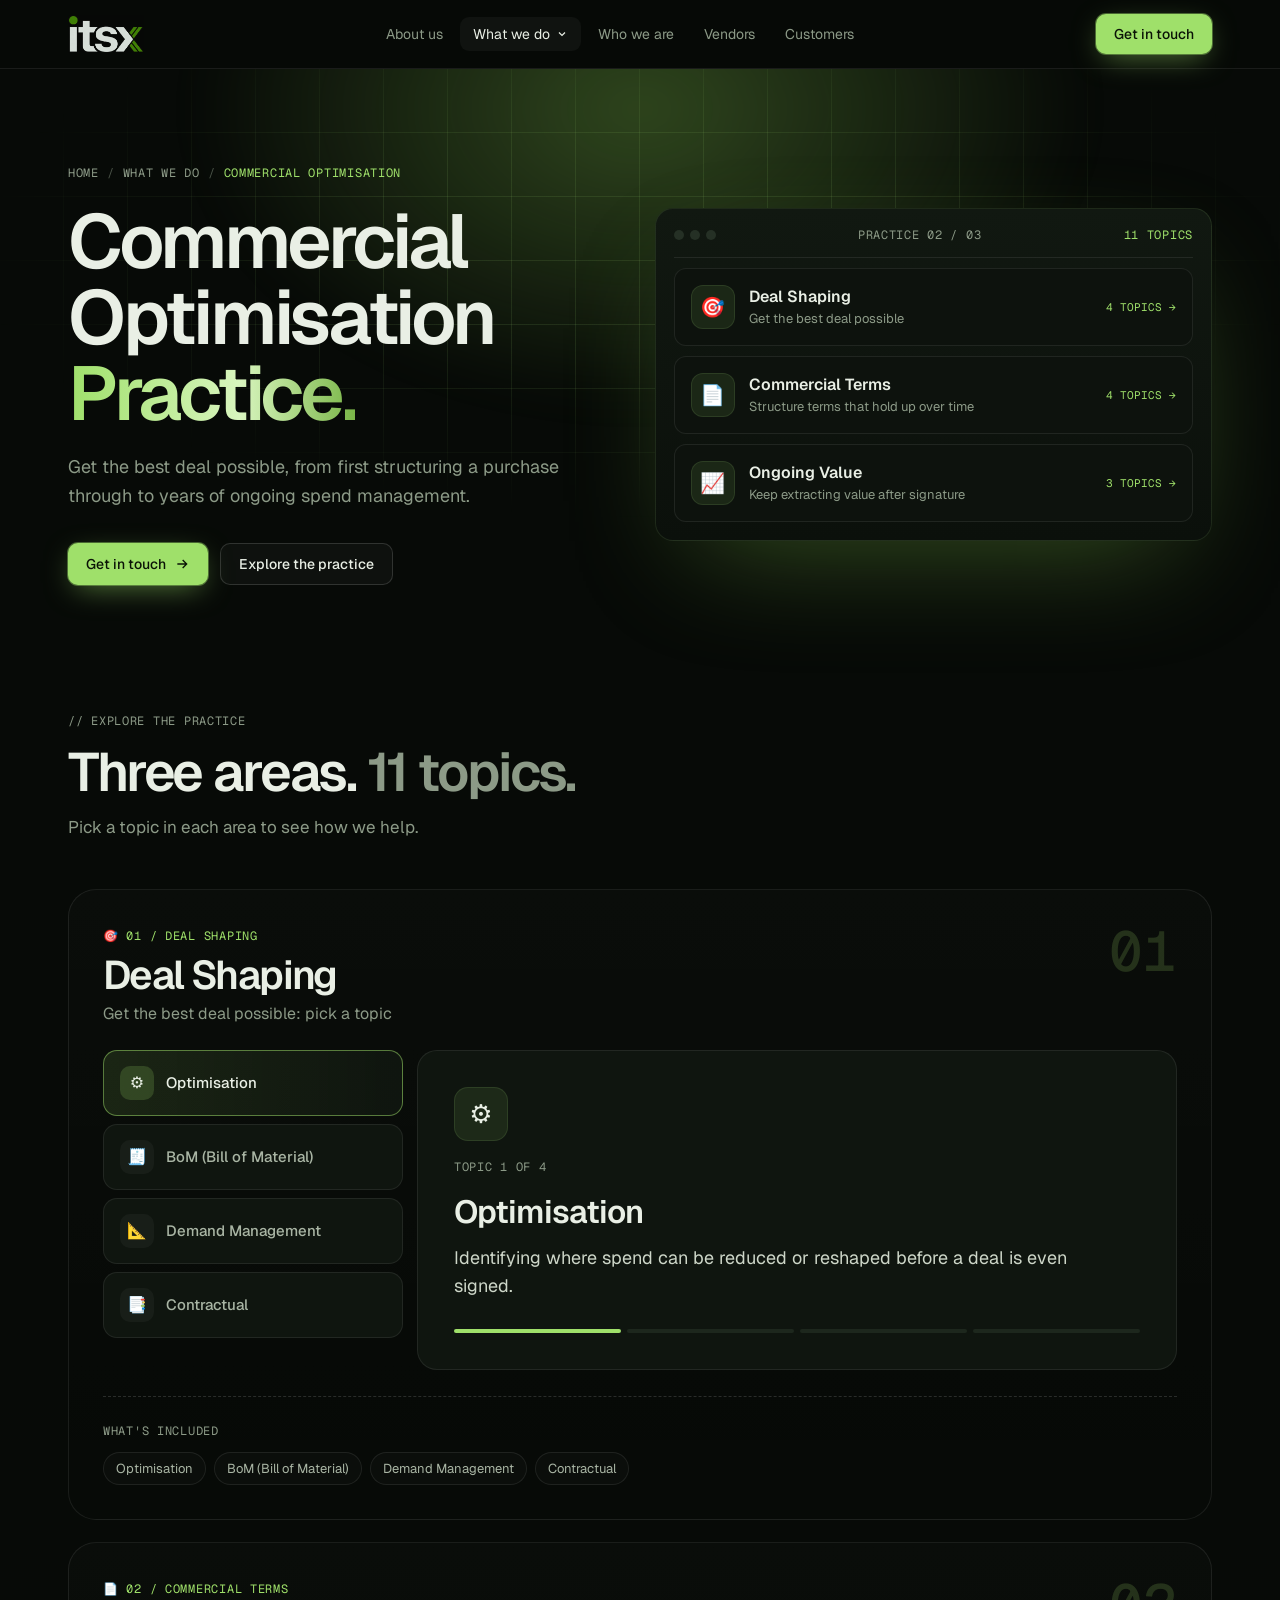
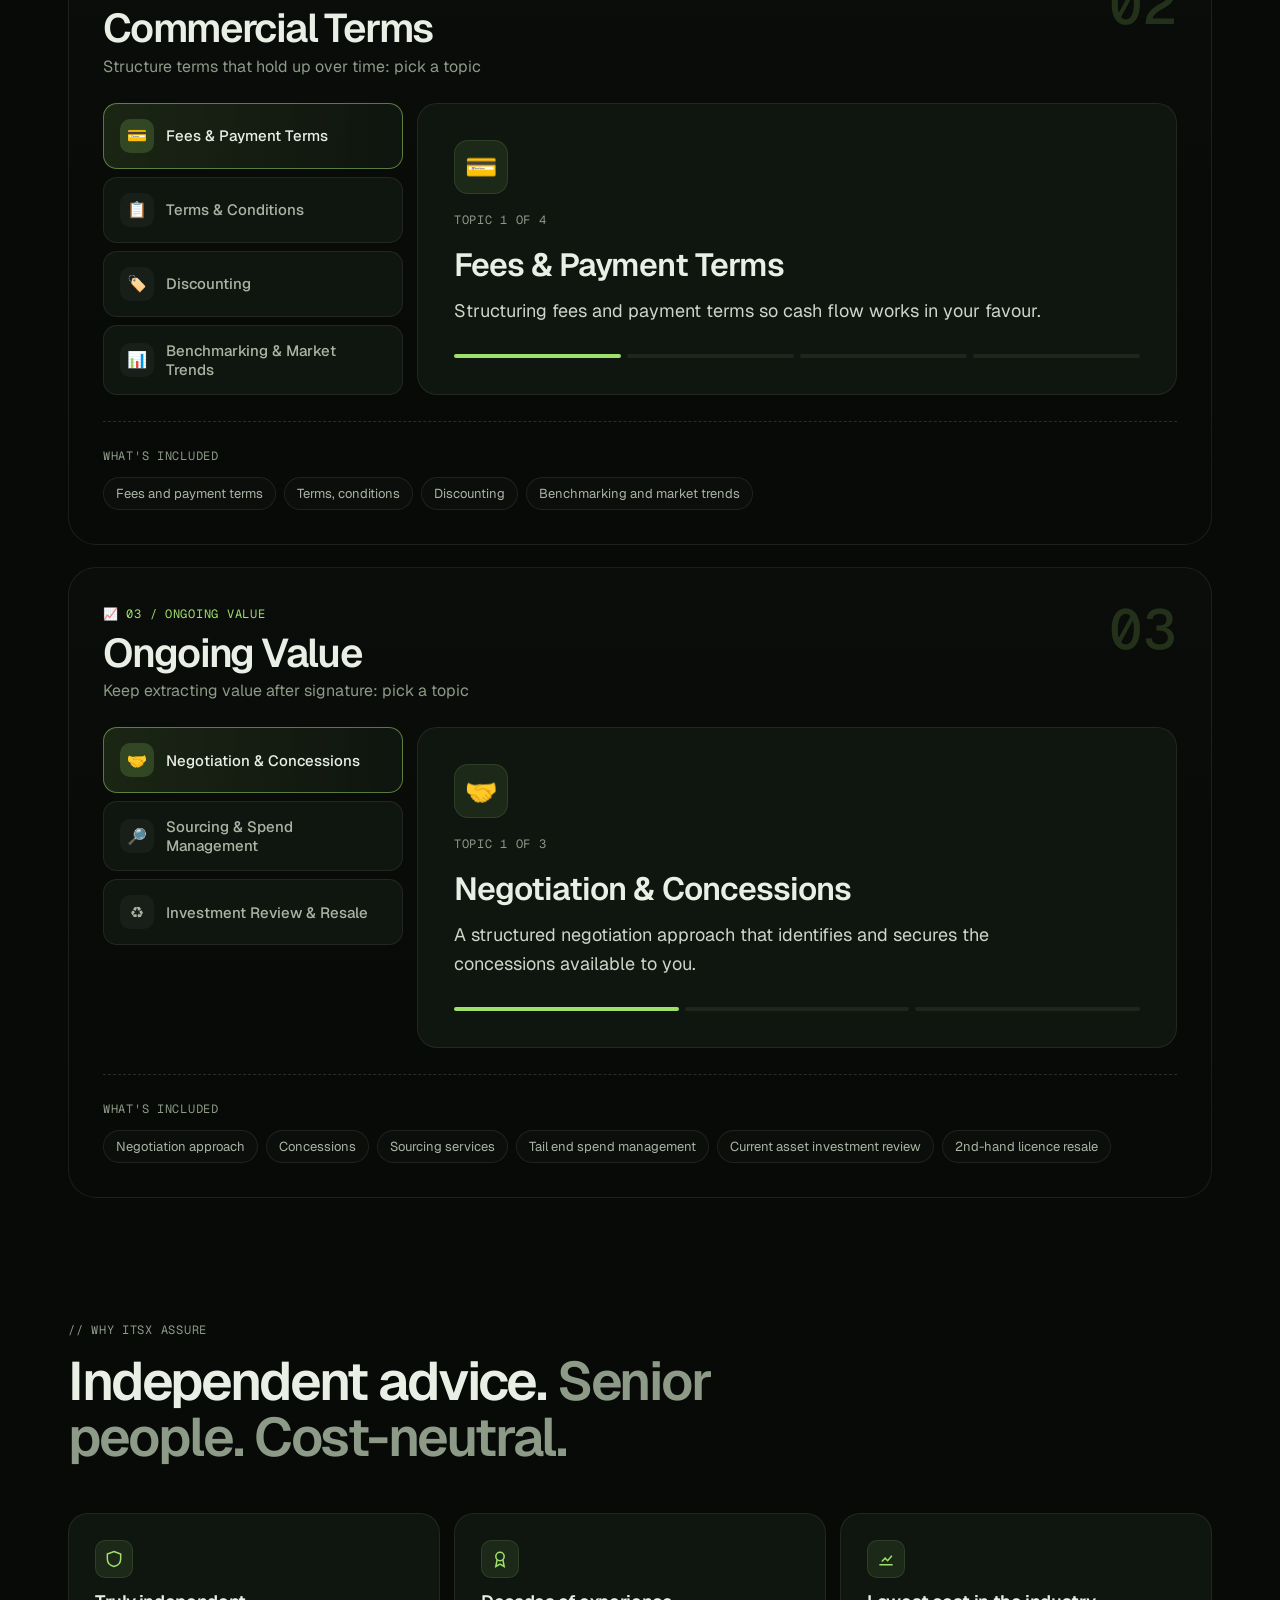
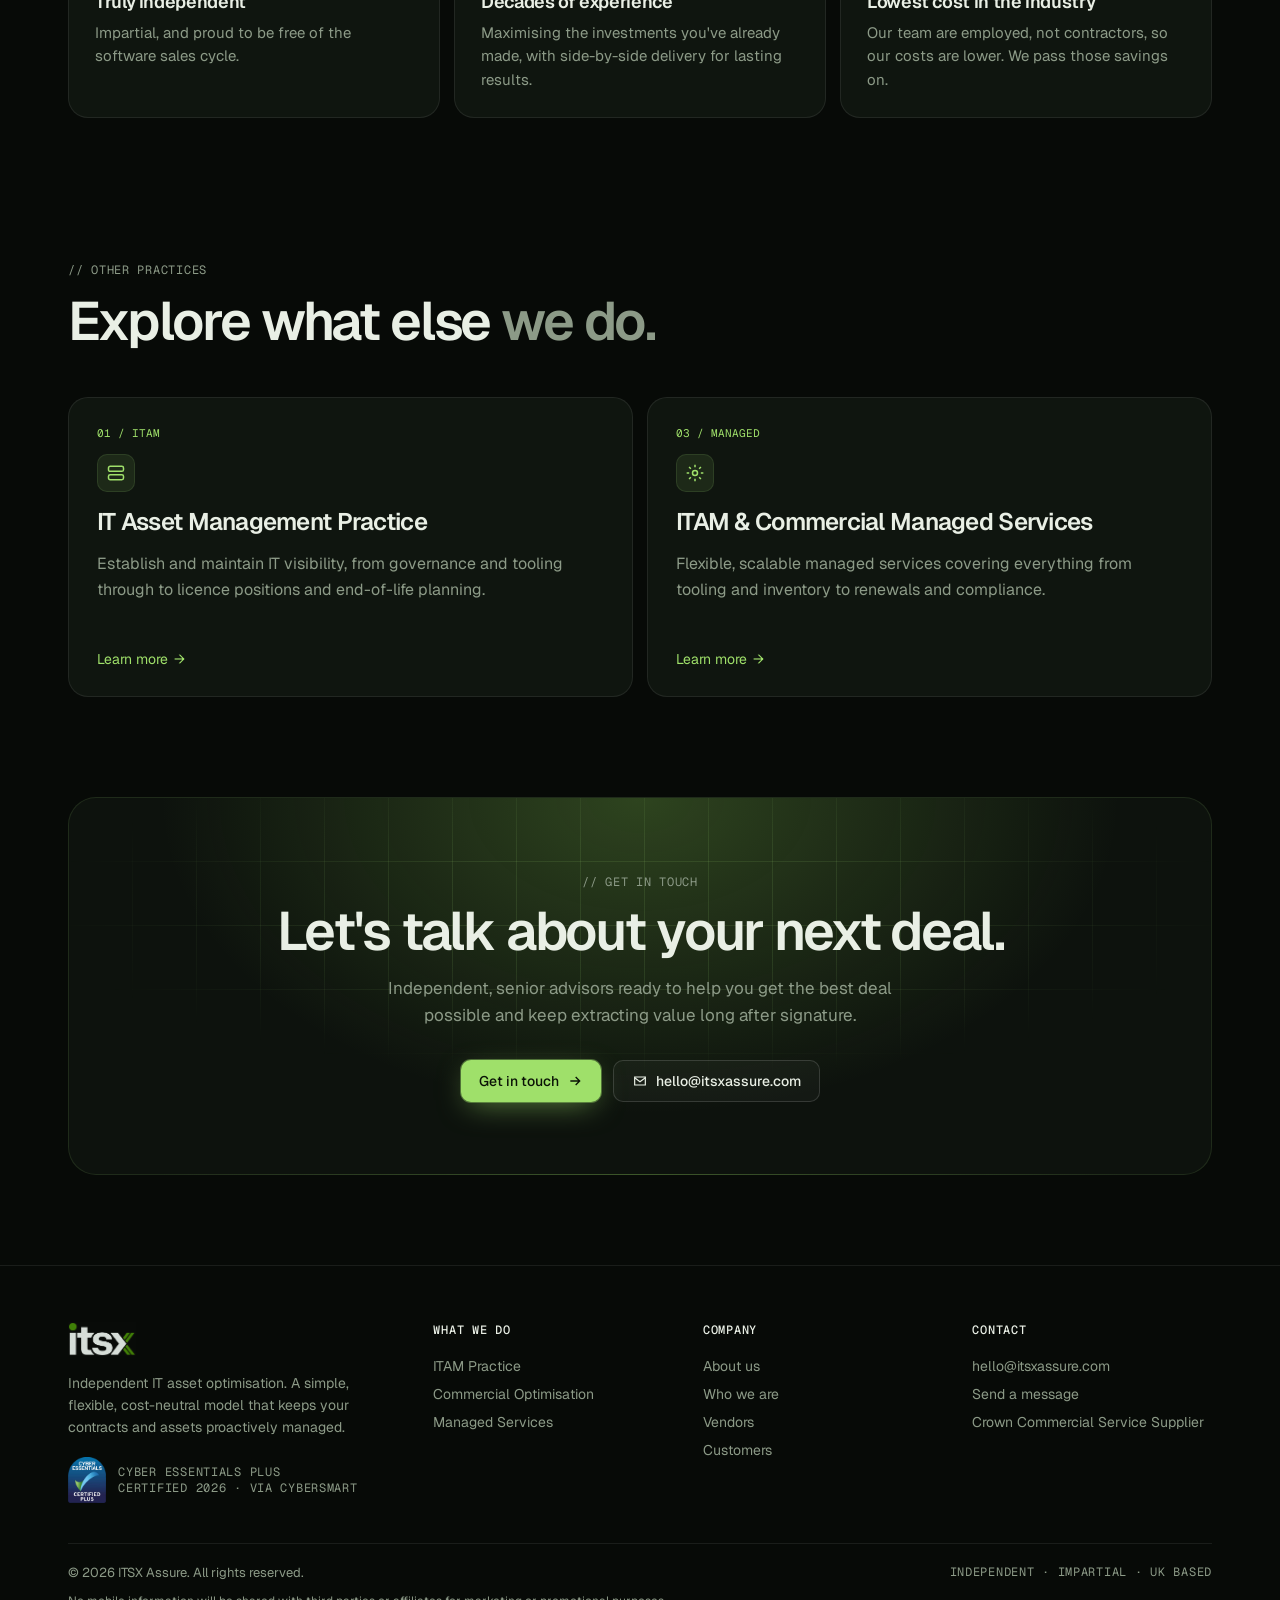
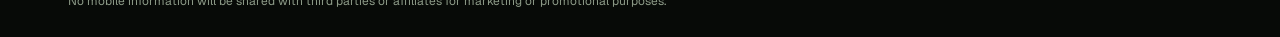
==== commercial-optimisation.html @ bea18414 "Initial commit: ITSX Assure Console-themed website Static site (home, Commercial Optimisation, ITAM " ====
<!DOCTYPE html>
<html lang="en">
<head>
<meta charset="utf-8">
<meta name="viewport" content="width=device-width, initial-scale=1">
<title>ITSX Assure | Commercial Optimisation Practice</title>
<meta name="description" content="Get the best deal possible, from first structuring a purchase through to years of ongoing spend management.">
<meta name="theme-color" content="#070a07">
<link rel="icon" type="image/png" href="assets/favicon.png">
<link rel="preconnect" href="https://fonts.googleapis.com">
<link rel="preconnect" href="https://fonts.gstatic.com" crossorigin>
<link href="https://fonts.googleapis.com/css2?family=Geist:wght@300;400;500;600;700&family=Geist+Mono:wght@400;500&display=swap" rel="stylesheet">
<link rel="stylesheet" href="styles.css">
<script src="site.js"></script>
</head>
<body>
<header class="nav"><div class="wrap">
  <a href="index.html" aria-label="ITSX Assure home"><img class="logo-dark" src="assets/itsx-logo.png" alt="ITSX Assure"></a>
  <nav class="menu" aria-label="Main">
    <a href="index.html#about">About us</a>
    <div class="dd active"><button aria-haspopup="true">What we do <svg viewBox="0 0 24 24" fill="none" stroke="currentColor" stroke-width="2.4"><path d="m6 9 6 6 6-6"/></svg></button><div class="dd-panel"><a href="itam-practice.html"><div class="ico"><svg viewBox="0 0 24 24" fill="none" stroke="currentColor" stroke-width="1.8"><rect x="3" y="4" width="18" height="6" rx="2"/><rect x="3" y="14" width="18" height="6" rx="2"/><path d="M7 7h.01M7 17h.01"/></svg></div><span><b>IT Asset Management Practice</b><small>Establish and maintain IT visibility, from governance and tooling through to licence positions and end-of-life planning.</small></span></a><a href="commercial-optimisation.html"><div class="ico"><svg viewBox="0 0 24 24" fill="none" stroke="currentColor" stroke-width="1.8"><path d="M4 17l5-5 4 4 7-8"/><path d="M15 8h5v5"/></svg></div><span><b>Commercial Optimisation Practice</b><small>Get the best deal possible, from contract structuring and negotiation through to ongoing spend management.</small></span></a><a href="managed-services.html"><div class="ico"><svg viewBox="0 0 24 24" fill="none" stroke="currentColor" stroke-width="1.8"><circle cx="12" cy="12" r="3"/><path d="M12 2v3M12 19v3M2 12h3M19 12h3M4.9 4.9l2.1 2.1M17 17l2.1 2.1M4.9 19.1L7 17M17 7l2.1-2.1"/></svg></div><span><b>ITAM & Commercial Managed Services</b><small>Flexible, scalable managed services covering everything from tooling and inventory to renewals and compliance.</small></span></a></div></div>
    <a href="index.html#who">Who we are</a>
    <a href="index.html#vendors">Vendors</a>
    <a href="index.html#customers">Customers</a>
  </nav>
  <div class="nav-right">
    <a class="btn btn-primary" href="#contact" data-contact>Get in touch</a>
    <button class="burger" aria-label="Open menu" aria-expanded="false"><svg viewBox="0 0 24 24" fill="none" stroke="currentColor" stroke-width="2"><path d="M4 6h16M4 12h16M4 18h16"/></svg></button>
  </div>
</div>
<div class="mobile-menu">
  <a href="index.html#about">About us</a>
  <a href="index.html#what">What we do</a>
  <a class="sub" href="itam-practice.html">↳ ITAM Practice</a>
  <a class="sub" href="commercial-optimisation.html">↳ Commercial Optimisation</a>
  <a class="sub" href="managed-services.html">↳ Managed Services</a>
  <a href="index.html#who">Who we are</a>
  <a href="index.html#vendors">Vendors</a>
  <a href="index.html#customers">Customers</a>
  <a class="btn btn-primary" href="#contact" data-contact>Get in touch</a>
</div>
</header>

<div class="hero" id="top">
  <div class="backdrop"><div class="glow"></div></div>
  <div class="wrap">
    <div>
      <div class="crumbs rv"><a href="index.html">Home</a><span>/</span><a href="index.html#what">What we do</a><span>/</span><span style="opacity:1;color:var(--lime)">Commercial Optimisation</span></div>
      <h1 class="rv">Commercial Optimisation <span class="grad">Practice.</span></h1>
      <p class="lede rv">Get the best deal possible, from first structuring a purchase through to years of ongoing spend management.</p>
      <div class="actions rv"><a class="btn btn-primary" href="#contact" data-contact>Get in touch <svg viewBox="0 0 24 24" fill="none" stroke="currentColor" stroke-width="2"><path d="M5 12h14M13 6l6 6-6 6"/></svg></a><a class="btn btn-ghost" href="#explore">Explore the practice</a></div>
    </div>
    <div class="map rv">
      <div class="dash-top"><div class="dots"><i></i><i></i><i></i></div><span class="mono">Practice 02 / 03</span><span class="mono lime">11 topics</span></div>
      <a class="map-item" href="#deal"><span class="emo">🎯</span><span><b>Deal Shaping</b><small>Get the best deal possible</small></span><span class="count">4 TOPICS →</span></a>
      <a class="map-item" href="#terms"><span class="emo">📄</span><span><b>Commercial Terms</b><small>Structure terms that hold up over time</small></span><span class="count">4 TOPICS →</span></a>
      <a class="map-item" href="#value"><span class="emo">📈</span><span><b>Ongoing Value</b><small>Keep extracting value after signature</small></span><span class="count">3 TOPICS →</span></a>
    </div>
  </div>
</div>

<section id="explore" style="padding-top:40px"><div class="wrap">
  <div class="sec-title rv"><span class="mono">// Explore the practice</span><h2>Three areas. <span>11 topics.</span></h2><p>Pick a topic in each area to see how we help.</p></div>

  <div class="explorer rv" id="deal">
    <div class="ex-head"><div><span class="mono lime">🎯 01 / Deal Shaping</span><h2>Deal Shaping</h2><p>Get the best deal possible: pick a topic</p></div><span class="ex-num">01</span></div>
    <div class="tabs" data-tabs>
      <div class="tablist" role="tablist" aria-label="Deal Shaping topics">
        <button class="tab" role="tab" aria-selected="true" tabindex="0" data-t="deal-0"><span class="emo">⚙️</span>Optimisation</button>
        <button class="tab" role="tab" aria-selected="false" tabindex="-1" data-t="deal-1"><span class="emo">🧾</span>BoM (Bill of Material)</button>
        <button class="tab" role="tab" aria-selected="false" tabindex="-1" data-t="deal-2"><span class="emo">📐</span>Demand Management</button>
        <button class="tab" role="tab" aria-selected="false" tabindex="-1" data-t="deal-3"><span class="emo">📑</span>Contractual</button>
      </div>
      <div>
        <div class="panel on" id="deal-0" role="tabpanel"><div class="ico-lg">⚙️</div><span class="mono" style="display:block;margin-top:18px">Topic 1 of 4</span><h3>Optimisation</h3><p>Identifying where spend can be reduced or reshaped before a deal is even signed.</p><div class="step"><i class="on"></i><i class=""></i><i class=""></i><i class=""></i></div></div>
        <div class="panel" id="deal-1" role="tabpanel"><div class="ico-lg">🧾</div><span class="mono" style="display:block;margin-top:18px">Topic 2 of 4</span><h3>BoM (Bill of Material)</h3><p>Building a clear Bill of Material so every line item is understood and justified.</p><div class="step"><i class=""></i><i class="on"></i><i class=""></i><i class=""></i></div></div>
        <div class="panel" id="deal-2" role="tabpanel"><div class="ico-lg">📐</div><span class="mono" style="display:block;margin-top:18px">Topic 3 of 4</span><h3>Demand Management</h3><p>Matching what's actually being bought to what's actually being used.</p><div class="step"><i class=""></i><i class=""></i><i class="on"></i><i class=""></i></div></div>
        <div class="panel" id="deal-3" role="tabpanel"><div class="ico-lg">📑</div><span class="mono" style="display:block;margin-top:18px">Topic 4 of 4</span><h3>Contractual</h3><p>Contract structures that protect your position long after signature.</p><div class="step"><i class=""></i><i class=""></i><i class=""></i><i class="on"></i></div></div>
      </div>
    </div>
    <div class="included"><span class="mono">What's included</span><div class="chips"><span>Optimisation</span><span>BoM (Bill of Material)</span><span>Demand Management</span><span>Contractual</span></div></div>
  </div>

  <div class="explorer rv" id="terms">
    <div class="ex-head"><div><span class="mono lime">📄 02 / Commercial Terms</span><h2>Commercial Terms</h2><p>Structure terms that hold up over time: pick a topic</p></div><span class="ex-num">02</span></div>
    <div class="tabs" data-tabs>
      <div class="tablist" role="tablist" aria-label="Commercial Terms topics">
        <button class="tab" role="tab" aria-selected="true" tabindex="0" data-t="terms-0"><span class="emo">💳</span>Fees &amp; Payment Terms</button>
        <button class="tab" role="tab" aria-selected="false" tabindex="-1" data-t="terms-1"><span class="emo">📋</span>Terms &amp; Conditions</button>
        <button class="tab" role="tab" aria-selected="false" tabindex="-1" data-t="terms-2"><span class="emo">🏷️</span>Discounting</button>
        <button class="tab" role="tab" aria-selected="false" tabindex="-1" data-t="terms-3"><span class="emo">📊</span>Benchmarking &amp; Market Trends</button>
      </div>
      <div>
        <div class="panel on" id="terms-0" role="tabpanel"><div class="ico-lg">💳</div><span class="mono" style="display:block;margin-top:18px">Topic 1 of 4</span><h3>Fees &amp; Payment Terms</h3><p>Structuring fees and payment terms so cash flow works in your favour.</p><div class="step"><i class="on"></i><i class=""></i><i class=""></i><i class=""></i></div></div>
        <div class="panel" id="terms-1" role="tabpanel"><div class="ico-lg">📋</div><span class="mono" style="display:block;margin-top:18px">Topic 2 of 4</span><h3>Terms &amp; Conditions</h3><p>Reviewing terms and conditions line by line to close the gaps vendors rely on.</p><div class="step"><i class=""></i><i class="on"></i><i class=""></i><i class=""></i></div></div>
        <div class="panel" id="terms-2" role="tabpanel"><div class="ico-lg">🏷️</div><span class="mono" style="display:block;margin-top:18px">Topic 3 of 4</span><h3>Discounting</h3><p>Securing and protecting discount levels across the life of the agreement.</p><div class="step"><i class=""></i><i class=""></i><i class="on"></i><i class=""></i></div></div>
        <div class="panel" id="terms-3" role="tabpanel"><div class="ico-lg">📊</div><span class="mono" style="display:block;margin-top:18px">Topic 4 of 4</span><h3>Benchmarking &amp; Market Trends</h3><p>Benchmarking against the market so you know exactly where you stand before you negotiate.</p><div class="step"><i class=""></i><i class=""></i><i class=""></i><i class="on"></i></div></div>
      </div>
    </div>
    <div class="included"><span class="mono">What's included</span><div class="chips"><span>Fees and payment terms</span><span>Terms, conditions</span><span>Discounting</span><span>Benchmarking and market trends</span></div></div>
  </div>

  <div class="explorer rv" id="value">
    <div class="ex-head"><div><span class="mono lime">📈 03 / Ongoing Value</span><h2>Ongoing Value</h2><p>Keep extracting value after signature: pick a topic</p></div><span class="ex-num">03</span></div>
    <div class="tabs" data-tabs>
      <div class="tablist" role="tablist" aria-label="Ongoing Value topics">
        <button class="tab" role="tab" aria-selected="true" tabindex="0" data-t="value-0"><span class="emo">🤝</span>Negotiation &amp; Concessions</button>
        <button class="tab" role="tab" aria-selected="false" tabindex="-1" data-t="value-1"><span class="emo">🔎</span>Sourcing &amp; Spend Management</button>
        <button class="tab" role="tab" aria-selected="false" tabindex="-1" data-t="value-2"><span class="emo">♻️</span>Investment Review &amp; Resale</button>
      </div>
      <div>
        <div class="panel on" id="value-0" role="tabpanel"><div class="ico-lg">🤝</div><span class="mono" style="display:block;margin-top:18px">Topic 1 of 3</span><h3>Negotiation &amp; Concessions</h3><p>A structured negotiation approach that identifies and secures the concessions available to you.</p><div class="step"><i class="on"></i><i class=""></i><i class=""></i></div></div>
        <div class="panel" id="value-1" role="tabpanel"><div class="ico-lg">🔎</div><span class="mono" style="display:block;margin-top:18px">Topic 2 of 3</span><h3>Sourcing &amp; Spend Management</h3><p>Sourcing services alongside tail end spend management, so nothing slips through unmanaged.</p><div class="step"><i class=""></i><i class="on"></i><i class=""></i></div></div>
        <div class="panel" id="value-2" role="tabpanel"><div class="ico-lg">♻️</div><span class="mono" style="display:block;margin-top:18px">Topic 3 of 3</span><h3>Investment Review &amp; Resale</h3><p>Reviewing current asset investment and unlocking value through 2nd-hand licence resale.</p><div class="step"><i class=""></i><i class=""></i><i class="on"></i></div></div>
      </div>
    </div>
    <div class="included"><span class="mono">What's included</span><div class="chips"><span>Negotiation approach</span><span>Concessions</span><span>Sourcing services</span><span>Tail end spend management</span><span>Current asset investment review</span><span>2nd-hand licence resale</span></div></div>
  </div>
</div></section>

<section style="padding-top:20px"><div class="wrap">
  <div class="sec-title rv"><span class="mono">// Why ITSX Assure</span><h2>Independent advice. <span>Senior people. Cost-neutral.</span></h2></div>
  <div class="why three">
    <div class="b spot rv"><div class="ico"><svg viewBox="0 0 24 24" fill="none" stroke="currentColor" stroke-width="1.8"><path d="M12 3l8 3v6c0 5-3.5 8-8 9-4.5-1-8-4-8-9V6z"/></svg></div><h3>Truly independent</h3><p>Impartial, and proud to be free of the software sales cycle.</p></div>
    <div class="b spot rv"><div class="ico"><svg viewBox="0 0 24 24" fill="none" stroke="currentColor" stroke-width="1.8"><circle cx="12" cy="9" r="5"/><path d="M8.5 13 7 21l5-3 5 3-1.5-8"/></svg></div><h3>Decades of experience</h3><p>Maximising the investments you've already made, with side-by-side delivery for lasting results.</p></div>
    <div class="b spot rv"><div class="ico"><svg viewBox="0 0 24 24" fill="none" stroke="currentColor" stroke-width="1.8"><path d="M4 19h16"/><path d="M7 15l4-4 3 3 5-6"/></svg></div><h3>Lowest cost in the industry</h3><p>Our team are employed, not contractors, so our costs are lower. We pass those savings on.</p></div>
  </div>
</div></section>

<section style="padding-top:0"><div class="wrap">
  <div class="sec-title rv"><span class="mono">// Other practices</span><h2>Explore what else <span>we do.</span></h2></div>
  <div class="practices two">
    <a class="pr spot rv" href="itam-practice.html"><span class="tag">01 / ITAM</span><div class="ico"><svg viewBox="0 0 24 24" fill="none" stroke="currentColor" stroke-width="1.8"><rect x="3" y="4" width="18" height="6" rx="2"/><rect x="3" y="14" width="18" height="6" rx="2"/><path d="M7 7h.01M7 17h.01"/></svg></div><h3>IT Asset Management Practice</h3><p>Establish and maintain IT visibility, from governance and tooling through to licence positions and end-of-life planning.</p><span class="more">Learn more <i>→</i></span></a>
    <a class="pr spot rv" href="managed-services.html"><span class="tag">03 / MANAGED</span><div class="ico"><svg viewBox="0 0 24 24" fill="none" stroke="currentColor" stroke-width="1.8"><circle cx="12" cy="12" r="3"/><path d="M12 2v3M12 19v3M2 12h3M19 12h3M4.9 4.9l2.1 2.1M17 17l2.1 2.1M4.9 19.1L7 17M17 7l2.1-2.1"/></svg></div><h3>ITAM & Commercial Managed Services</h3><p>Flexible, scalable managed services covering everything from tooling and inventory to renewals and compliance.</p><span class="more">Learn more <i>→</i></span></a>
  </div>
</div></section>

<div class="wrap"><div class="cta rv" id="contact">
  <div class="backdrop"></div>
  <div style="position:relative">
    <span class="mono">// Get in touch</span>
    <h2>Let's talk about your next deal.</h2>
    <p>Independent, senior advisors ready to help you get the best deal possible and keep extracting value long after signature.</p>
    <div class="actions"><a class="btn btn-primary" href="#contact" data-contact>Get in touch <svg viewBox="0 0 24 24" fill="none" stroke="currentColor" stroke-width="2"><path d="M5 12h14M13 6l6 6-6 6"/></svg></a><a class="btn btn-ghost" href="mailto:hello@itsxassure.com"><svg viewBox="0 0 24 24" fill="none" stroke="currentColor" stroke-width="1.8"><path d="M4 6h16v12H4z"/><path d="m4 7 8 6 8-6"/></svg> hello@itsxassure.com</a></div>
  </div>
</div></div>
<footer><div class="wrap">
  <div class="foot">
    <div>
      <img class="logo-dark" src="assets/itsx-logo.png" alt="ITSX Assure" style="height:34px">
      <p>Independent IT asset optimisation. A simple, flexible, cost-neutral model that keeps your contracts and assets proactively managed.</p>
      <div class="cep"><img src="assets/cyber-essentials-plus.png" alt="Cyber Essentials Plus"><span class="mono">Cyber Essentials Plus<br>Certified 2026 · via CyberSmart</span></div>
    </div>
    <div><h4>What we do</h4><a href="itam-practice.html">ITAM Practice</a><a href="commercial-optimisation.html">Commercial Optimisation</a><a href="managed-services.html">Managed Services</a></div>
    <div><h4>Company</h4><a href="index.html#about">About us</a><a href="index.html#who">Who we are</a><a href="index.html#vendors">Vendors</a><a href="index.html#customers">Customers</a></div>
    <div><h4>Contact</h4><a href="mailto:hello@itsxassure.com">hello@itsxassure.com</a><a href="#contact" data-contact>Send a message</a><span style="display:block;padding:5px 0">Crown Commercial Service Supplier</span></div>
  </div>
  <div class="foot-bottom"><span>© 2026 ITSX Assure. All rights reserved.</span><span class="mono">Independent · Impartial · UK based</span></div>
  <p class="foot-note">No mobile information will be shared with third parties or affiliates for marketing or promotional purposes.</p>
</div></footer>

<div class="modal" id="contact-modal" role="dialog" aria-modal="true" aria-labelledby="contact-title">
  <div class="modal-box">
    <button class="x" data-close aria-label="Close">×</button>
    <span class="mono">// Get in touch</span>
    <h3 id="contact-title">Send us a message</h3>
    <p>We'll reply from hello@itsxassure.com.</p>
    <form novalidate>
      <label class="field"><span>Name</span><input name="name" type="text" autocomplete="name" required></label>
      <label class="field"><span>Email</span><input name="email" type="email" autocomplete="email" required></label>
      <label class="field"><span>Message</span><textarea name="message" required></textarea></label>
      <p class="form-error">Something went wrong sending your message. Please try again, or email us directly at <a href="mailto:hello@itsxassure.com">hello@itsxassure.com</a>.</p>
      <button class="btn btn-primary" type="submit" style="width:100%;justify-content:center;padding:14px">Send message</button>
    </form>
    <div class="sent"><div class="tick">✓</div><h3>Message sent</h3><p>Thanks, we've received your message and will reply from hello@itsxassure.com shortly.</p><button class="btn btn-ghost" data-close>Close</button></div>
  </div>
</div>
</body>
</html>
---- styles.css ----
/* ITSX Assure — Console theme */
:root{
  --bg:#070a07; --bg-2:#0d120d; --card:#0f150f; --card-2:#121a12;
  --line:rgba(160,220,120,.12); --line-2:rgba(255,255,255,.08); --line-3:rgba(255,255,255,.14);
  --text:#e9efe5; --muted:#8c9a87; --muted-2:#a9b5a4; --lime:#9fe06a; --green:#7ab648; --deep:#3d6b24; --amber:#e9c46a;
  --sans:'Geist',system-ui,sans-serif; --mono:'Geist Mono',ui-monospace,monospace;
  --radius:20px;
}
*{box-sizing:border-box}
html{scroll-behavior:smooth;scroll-padding-top:84px}
body{margin:0;background:var(--bg);color:var(--text);font-family:var(--sans);-webkit-font-smoothing:antialiased;overflow-x:hidden}
a{color:inherit;text-decoration:none}
img{max-width:100%}
button{font:inherit;color:inherit}
:focus-visible{outline:2px solid var(--lime);outline-offset:3px;border-radius:6px}
.wrap{max-width:1200px;margin:0 auto;padding:0 28px}
.mono{font-family:var(--mono);font-size:12px;letter-spacing:.06em;text-transform:uppercase;color:var(--muted)}
.lime{color:var(--lime)}
.logo-dark{height:38px;width:auto;display:block;filter:invert(1) hue-rotate(180deg) saturate(1.3);mix-blend-mode:screen}

/* ---------- backdrop ---------- */
.backdrop{position:absolute;inset:0;pointer-events:none;overflow:hidden;z-index:0}
.backdrop::before{content:"";position:absolute;inset:-1px;background-image:linear-gradient(var(--line) 1px,transparent 1px),linear-gradient(90deg,var(--line) 1px,transparent 1px);background-size:64px 64px;mask-image:radial-gradient(ellipse 70% 60% at 50% 30%,#000 30%,transparent 75%);-webkit-mask-image:radial-gradient(ellipse 70% 60% at 50% 30%,#000 30%,transparent 75%)}
.glow{position:absolute;width:900px;height:600px;left:50%;top:-260px;transform:translateX(-50%);background:radial-gradient(closest-side,rgba(122,182,72,.35),transparent);filter:blur(20px)}

/* ---------- nav ---------- */
header.nav{position:sticky;top:0;z-index:60;backdrop-filter:blur(14px);-webkit-backdrop-filter:blur(14px);background:rgba(7,10,7,.72);border-bottom:1px solid var(--line-2)}
header.nav .wrap{display:flex;align-items:center;justify-content:space-between;height:68px;gap:20px}
.menu{display:flex;gap:4px;font-size:14px;color:var(--muted);align-items:center}
.menu>a,.dd>button{padding:8px 13px;border-radius:9px;transition:.2s;background:none;border:0;cursor:pointer;color:var(--muted);font-size:14px;display:flex;align-items:center;gap:6px}
.menu>a:hover,.dd>button:hover,.menu>a.active,.dd.active>button{color:var(--text);background:rgba(255,255,255,.04)}
.dd{position:relative}
.dd>button svg{width:12px;height:12px;transition:transform .2s}
.dd:hover>button svg,.dd:focus-within>button svg{transform:rotate(180deg)}
.dd-panel{position:absolute;top:calc(100% + 8px);left:50%;transform:translate(-50%,6px);width:360px;background:#0c120c;border:1px solid var(--line-3);border-radius:16px;padding:8px;opacity:0;visibility:hidden;transition:.2s;box-shadow:0 30px 60px -20px rgba(0,0,0,.7)}
.dd-panel::before{content:"";position:absolute;left:0;right:0;top:-10px;height:10px}
.dd:hover .dd-panel,.dd:focus-within .dd-panel{opacity:1;visibility:visible;transform:translate(-50%,0)}
.dd-panel a{display:flex;gap:12px;padding:12px;border-radius:10px;transition:.15s}
.dd-panel a:hover{background:rgba(159,224,106,.07)}
.dd-panel b{display:block;color:var(--text);font-weight:500;font-size:14px}
.dd-panel small{display:block;color:var(--muted);font-size:12.5px;line-height:1.45;margin-top:3px}
.dd-panel .ico{flex:0 0 auto}
.nav-right{display:flex;gap:10px;align-items:center}
.burger{display:none;width:42px;height:42px;border-radius:10px;border:1px solid var(--line-3);background:rgba(255,255,255,.03);cursor:pointer;place-items:center}
.burger svg{width:20px;height:20px}
.mobile-menu{display:none;border-top:1px solid var(--line-2);padding:10px 16px 18px}
.mobile-menu a{display:block;padding:13px 6px;border-bottom:1px solid var(--line-2);color:var(--muted-2)}
.mobile-menu a.sub{padding-left:20px;font-size:14px}
.mobile-menu .btn{margin-top:14px;width:100%;justify-content:center;border-bottom:0}
header.nav.open .mobile-menu{display:block}

/* ---------- buttons ---------- */
.btn{display:inline-flex;align-items:center;gap:8px;padding:11px 18px;border-radius:10px;font-weight:500;font-size:14px;transition:.2s;cursor:pointer;border:0}
.btn-primary{background:var(--lime);color:#0a1206;box-shadow:0 0 0 1px rgba(159,224,106,.4),0 8px 30px -8px rgba(159,224,106,.6)}
.btn-primary:hover{background:#b6f087}
.btn-ghost{border:1px solid var(--line-3);background:rgba(255,255,255,.03);color:var(--text)}
.btn-ghost:hover{border-color:rgba(159,224,106,.5)}
.btn svg{width:16px;height:16px}

/* ---------- hero ---------- */
.hero{position:relative;padding:96px 0 84px}
.hero .wrap{position:relative;z-index:1;display:grid;grid-template-columns:1fr 1.05fr;gap:56px;align-items:center}
.hero .wrap>*{min-width:0}
.pill{display:inline-flex;align-items:center;gap:10px;border:1px solid var(--line);background:rgba(159,224,106,.06);border-radius:99px;padding:6px 14px 6px 8px;font-size:13px;color:var(--muted)}
.pill b{background:var(--lime);color:#0a1206;border-radius:99px;padding:2px 8px;font-size:11px;font-weight:600}
h1{font-size:clamp(42px,6vw,76px);line-height:1;letter-spacing:-.045em;font-weight:600;margin:22px 0 22px}
.grad{background:linear-gradient(90deg,var(--lime),#d8f5be 60%,var(--green));-webkit-background-clip:text;background-clip:text;color:transparent}
.lede{font-size:18px;line-height:1.6;color:var(--muted);max-width:540px;margin:0 0 32px}
.actions{display:flex;gap:12px;flex-wrap:wrap}
.trust{display:flex;gap:14px;align-items:center;margin-top:40px;flex-wrap:wrap}
.trust img{height:44px}
.crumbs{display:flex;gap:8px;align-items:center;font-family:var(--mono);font-size:12px;color:var(--muted);text-transform:uppercase;letter-spacing:.06em}
.crumbs a:hover{color:var(--lime)}
.crumbs span{opacity:.5}

/* ---------- dashboard / panel mock ---------- */
.dash{background:linear-gradient(180deg,#111811,#0b100b);border:1px solid var(--line);border-radius:18px;padding:18px;box-shadow:0 40px 120px -40px rgba(122,182,72,.45),inset 0 1px 0 rgba(255,255,255,.05);transform:perspective(1400px) rotateY(-6deg) rotateX(3deg);transition:transform .6s}
.dash:hover{transform:none}
.dash-top{display:flex;align-items:center;justify-content:space-between;gap:10px;padding-bottom:14px;border-bottom:1px solid var(--line-2)}
.dots{display:flex;gap:6px} .dots i{width:10px;height:10px;border-radius:50%;background:#253025}
.kpis{display:grid;grid-template-columns:repeat(3,1fr);gap:10px;margin:14px 0}
.kpi{background:var(--bg-2);border:1px solid var(--line-2);border-radius:12px;padding:14px;min-width:0}
.kpi strong{display:block;font-size:22px;letter-spacing:-.03em;margin-top:6px}
.kpi em{font-style:normal;font-family:var(--mono);font-size:11px;color:var(--lime)}
.chart{background:var(--bg-2);border:1px solid var(--line-2);border-radius:12px;padding:14px}
.bars{display:flex;align-items:flex-end;gap:7px;height:120px;margin-top:12px}
.bars span{flex:1;border-radius:4px 4px 0 0;background:linear-gradient(180deg,var(--lime),rgba(122,182,72,.15));transform-origin:bottom;animation:grow 1.4s cubic-bezier(.2,.8,.2,1) both}
.bars span:nth-child(odd){background:linear-gradient(180deg,#3d6b24,rgba(61,107,36,.1))}
@keyframes grow{from{transform:scaleY(0)}}
.rows{margin-top:10px;display:grid;gap:6px}
.row{display:grid;grid-template-columns:minmax(80px,1.2fr) 1.6fr minmax(70px,auto);gap:12px;align-items:center;font-size:13px;padding:9px 10px;border-radius:8px;background:rgba(255,255,255,.02)}
.meter{height:6px;border-radius:9px;background:#1b241b;overflow:hidden} .meter i{display:block;height:100%;background:var(--lime);border-radius:9px;transform-origin:left;animation:fill 1.6s cubic-bezier(.2,.8,.2,1) both}
@keyframes fill{from{transform:scaleX(0)}}
.st{font-family:var(--mono);font-size:11px;text-align:right;color:var(--lime)} .st.w{color:var(--amber)}
.illus{font-family:var(--mono);font-size:10px;color:#5d6a59;text-align:right;margin-top:8px}

/* ---------- sections ---------- */
section{padding:100px 0;position:relative}
.sec-title{max-width:780px;margin-bottom:48px}
h2{font-size:clamp(32px,4.4vw,54px);letter-spacing:-.04em;line-height:1.04;font-weight:600;margin:14px 0 14px}
h2 span{color:var(--muted)}
.sec-title p{color:var(--muted);font-size:17px;line-height:1.6;margin:0}

/* bento */
.bento{display:grid;grid-template-columns:repeat(6,1fr);grid-auto-rows:minmax(180px,auto);gap:14px}
.b{position:relative;background:var(--card);border:1px solid var(--line-2);border-radius:var(--radius);padding:26px;overflow:hidden;transition:border-color .3s}
.b:hover{border-color:rgba(159,224,106,.35)}
.spot::after{content:"";position:absolute;inset:0;background:radial-gradient(400px circle at var(--mx,50%) var(--my,0%),rgba(159,224,106,.10),transparent 40%);opacity:0;transition:opacity .3s;pointer-events:none}
.spot:hover::after{opacity:1}
.b h3{font-size:20px;font-weight:600;letter-spacing:-.02em;margin:12px 0 8px}
.b p{color:var(--muted);line-height:1.55;margin:0;font-size:15px}
.b-big{grid-column:span 3;grid-row:span 2;display:flex;flex-direction:column;justify-content:space-between;background:radial-gradient(120% 90% at 0% 100%,rgba(122,182,72,.28),transparent 60%),var(--card)}
.counter{font-size:clamp(64px,9vw,120px);font-weight:600;letter-spacing:-.06em;line-height:.9}
.counter small{font-size:.4em;color:var(--lime);letter-spacing:-.02em}
.b-3{grid-column:span 3} .b-2{grid-column:span 2}
.ico{width:38px;height:38px;border-radius:10px;display:grid;place-items:center;background:rgba(159,224,106,.1);border:1px solid var(--line);color:var(--lime);flex:0 0 auto}
.ico svg{width:20px;height:20px}

/* practice cards */
.practices{display:grid;grid-template-columns:repeat(3,1fr);gap:14px}
.pr{position:relative;overflow:hidden;background:var(--card);border:1px solid var(--line-2);border-radius:var(--radius);padding:28px;display:flex;flex-direction:column;gap:14px;min-height:300px;transition:.3s}
.pr:hover{transform:translateY(-4px);border-color:rgba(159,224,106,.4);background:linear-gradient(180deg,rgba(159,224,106,.07),var(--card))}
.pr .tag{font-family:var(--mono);font-size:11px;color:var(--lime)}
.pr h3{font-size:24px;letter-spacing:-.03em;margin:0;font-weight:600}
.pr p{color:var(--muted);line-height:1.6;margin:0;flex:1}
.pr .more{font-size:14px;color:var(--lime);display:flex;align-items:center;gap:6px}
.pr .more i{font-style:normal;transition:transform .2s} .pr:hover .more i{transform:translateX(4px)}
.pr.current{border-color:rgba(159,224,106,.5)}
.chips{display:flex;flex-wrap:wrap;gap:8px;margin-top:22px}
.chips span{font-size:13px;padding:7px 12px;border-radius:99px;border:1px solid var(--line-2);color:var(--muted-2);background:rgba(255,255,255,.02)}
.chips.code span{color:var(--lime);border-color:var(--line);font-family:var(--mono);font-size:12px}

/* tabs (vendors + explorers) */
.tabs{display:grid;grid-template-columns:300px 1fr;gap:14px;align-items:start}
.tablist{display:flex;flex-direction:column;gap:8px}
.tab{all:unset;box-sizing:border-box;cursor:pointer;display:flex;align-items:center;gap:12px;padding:15px 16px;border-radius:14px;border:1px solid var(--line-2);background:var(--card);font-weight:500;font-size:15px;transition:.2s;color:var(--muted-2)}
.tab:hover{color:var(--text);border-color:var(--line-3)}
.tab .mono{margin-left:auto;font-size:11px}
.tab .emo{width:34px;height:34px;border-radius:10px;display:grid;place-items:center;background:rgba(255,255,255,.04);font-size:16px;flex:0 0 auto}
.tab[aria-selected="true"]{color:var(--text);border-color:rgba(159,224,106,.5);background:linear-gradient(90deg,rgba(159,224,106,.12),var(--card))}
.tab[aria-selected="true"] .emo{background:rgba(159,224,106,.18)}
.tab:focus-visible{outline:2px solid var(--lime);outline-offset:2px}
.panel{background:var(--card);border:1px solid var(--line-2);border-radius:var(--radius);padding:36px;display:none;min-height:100%}
.panel.on{display:block;animation:fade .4s}
@keyframes fade{from{opacity:0;transform:translateY(6px)}}
.panel h3{font-size:clamp(24px,2.6vw,32px);letter-spacing:-.03em;margin:16px 0 12px;font-weight:600}
.panel p{font-size:18px;line-height:1.6;color:#cdd6c8;max-width:640px;margin:0}
.vlogo{background:#fff;border-radius:12px;padding:12px 18px;display:inline-block}
.vlogo img{height:34px;display:block}

/* explorer block (subpages) */
.explorer{border:1px solid var(--line-2);border-radius:28px;padding:34px;background:linear-gradient(180deg,rgba(255,255,255,.015),transparent)}
.explorer+.explorer{margin-top:22px}
.ex-head{display:flex;align-items:flex-start;justify-content:space-between;gap:24px;margin-bottom:26px;flex-wrap:wrap}
.ex-head h2{font-size:clamp(28px,3.2vw,40px);margin:10px 0 6px}
.ex-head p{color:var(--muted);margin:0}
.ex-num{font-family:var(--mono);font-size:56px;line-height:1;color:rgba(159,224,106,.18);font-weight:500}
.included{margin-top:26px;padding-top:22px;border-top:1px dashed var(--line-3)}
.included .chips{margin-top:12px}
.panel .ico-lg{width:54px;height:54px;border-radius:14px;display:grid;place-items:center;font-size:26px;background:rgba(159,224,106,.1);border:1px solid var(--line)}
.panel .step{display:flex;gap:6px;margin-top:28px}
.panel .step i{height:4px;flex:1;border-radius:4px;background:#1d271d}
.panel .step i.on{background:var(--lime)}

/* sub-hero map card */
.map{background:linear-gradient(180deg,#111811,#0b100b);border:1px solid var(--line);border-radius:18px;padding:18px;box-shadow:0 40px 120px -40px rgba(122,182,72,.45)}
.map-item{display:flex;align-items:center;gap:14px;padding:16px;border-radius:12px;background:var(--bg-2);border:1px solid var(--line-2);margin-top:10px;transition:.2s}
.map-item:hover{border-color:rgba(159,224,106,.4);transform:translateX(4px)}
.map-item .emo{font-size:20px;width:44px;height:44px;border-radius:12px;display:grid;place-items:center;background:rgba(159,224,106,.1);border:1px solid var(--line);flex:0 0 auto}
.map-item b{display:block;font-weight:600}
.map-item small{color:var(--muted);font-size:13px}
.map-item .count{margin-left:auto;font-family:var(--mono);font-size:11px;color:var(--lime);white-space:nowrap}

/* customers marquee */
.marquee{overflow:hidden;mask-image:linear-gradient(90deg,transparent,#000 12%,#000 88%,transparent);-webkit-mask-image:linear-gradient(90deg,transparent,#000 12%,#000 88%,transparent)}
.mtrack{display:flex;gap:16px;width:max-content;animation:slide 32s linear infinite}
.marquee:hover .mtrack{animation-play-state:paused}
.mtrack div{width:190px;height:96px;border-radius:14px;background:#f4f7f1;display:grid;place-items:center;padding:16px}
.mtrack img{max-width:100%;max-height:56px;mix-blend-mode:multiply}
.mtrack .word{color:#1b2230;font-weight:700;font-size:22px}
@keyframes slide{to{transform:translateX(-50%)}}

/* who grid */
.who{display:grid;grid-template-columns:repeat(3,1fr);gap:1px;background:var(--line-2);border:1px solid var(--line-2);border-radius:var(--radius);overflow:hidden}
.who div{background:var(--bg);padding:28px;transition:background .3s}
.who div:hover{background:#0b110b}
.who h3{font-size:17px;margin:10px 0 8px;font-weight:600}
.who p{color:var(--muted);font-size:14.5px;line-height:1.6;margin:0}

/* why row */
.why{display:grid;grid-template-columns:repeat(4,1fr);gap:14px;margin-bottom:40px}
.why .b{min-height:0}
.why .b h3{font-size:18px}

.why.three{grid-template-columns:repeat(3,1fr)}
.practices.two{grid-template-columns:repeat(2,1fr)}

/* partners */
.partners{display:flex;align-items:center;gap:12px;flex-wrap:wrap;margin-top:28px}
.partners .logo-chip{background:#f4f7f1;border-radius:10px;padding:8px 14px;display:flex;align-items:center}
.partners .logo-chip img{height:24px;mix-blend-mode:multiply}

/* cta */
.cta{border:1px solid var(--line);border-radius:28px;padding:72px 40px;text-align:center;position:relative;overflow:hidden;background:radial-gradient(60% 120% at 50% 0%,rgba(122,182,72,.30),transparent 70%),var(--bg-2)}
.cta h2{max-width:780px;margin:12px auto 16px}
.cta p{color:var(--muted);max-width:560px;margin:0 auto 30px;font-size:17px;line-height:1.6}
.cta .actions{justify-content:center}

/* footer */
footer{border-top:1px solid var(--line-2);margin-top:90px;color:var(--muted);font-size:14px}
.foot{display:grid;grid-template-columns:1.4fr 1fr 1fr 1fr;gap:30px;padding:56px 0 40px}
.foot h4{font-family:var(--mono);font-size:12px;letter-spacing:.06em;text-transform:uppercase;color:var(--text);font-weight:500;margin:0 0 14px}
.foot a{display:block;padding:5px 0;transition:color .2s}
.foot a:hover{color:var(--lime)}
.foot p{line-height:1.6;margin:16px 0 0;max-width:300px}
.foot .cep{display:flex;gap:12px;align-items:center;margin-top:18px}
.foot .cep img{height:46px}
.foot-bottom{border-top:1px solid var(--line-2);padding:20px 0 12px;display:flex;justify-content:space-between;gap:16px;flex-wrap:wrap;font-size:13px}
.foot-note{margin:0;padding:0 0 28px;font-size:12px;color:var(--muted)}

/* modal */
.modal{position:fixed;inset:0;z-index:100;display:none;align-items:center;justify-content:center;padding:16px;background:rgba(3,5,3,.72);backdrop-filter:blur(6px);-webkit-backdrop-filter:blur(6px)}
.modal.open{display:flex;animation:fade .25s}
.modal-box{width:100%;max-width:520px;background:#0c120c;border:1px solid var(--line);border-radius:22px;padding:30px;position:relative;box-shadow:0 40px 120px -30px rgba(122,182,72,.4);max-height:calc(100vh - 32px);overflow:auto}
.modal-box h3{font-size:26px;letter-spacing:-.03em;margin:8px 0 6px;font-weight:600}
.modal-box>p{color:var(--muted);margin:0 0 22px;line-height:1.5}
.x{position:absolute;top:16px;right:16px;width:36px;height:36px;border-radius:10px;border:1px solid var(--line-3);background:transparent;cursor:pointer;font-size:18px;color:var(--muted)}
.x:hover{color:var(--text)}
.field{display:block;margin-bottom:14px}
.field span{display:block;font-family:var(--mono);font-size:11px;letter-spacing:.06em;text-transform:uppercase;color:var(--muted);margin-bottom:7px}
.field input,.field textarea{width:100%;background:var(--bg);border:1px solid var(--line-3);border-radius:11px;padding:12px 14px;color:var(--text);font:inherit;font-size:15px;transition:border-color .2s}
.field textarea{min-height:130px;resize:vertical}
.field input:focus,.field textarea:focus{outline:0;border-color:var(--lime);box-shadow:0 0 0 3px rgba(159,224,106,.15)}
.form-error{display:none;color:#f0a28a;font-size:14px;line-height:1.5;margin:0 0 14px}
.form-error a{text-decoration:underline}
.modal.error .form-error{display:block}
.sent{display:none;text-align:center;padding:20px 0 6px}
.sent .tick{width:60px;height:60px;border-radius:50%;margin:0 auto 14px;display:grid;place-items:center;background:var(--lime);color:#0a1206;font-size:28px;font-weight:700}
.sent p{color:var(--muted);line-height:1.55}
.modal.success form{display:none} .modal.success .sent{display:block} .modal.success .modal-box>p{display:none}

/* reveal */
.js .rv{opacity:0;transform:translateY(16px);transition:opacity .7s,transform .7s}
.js .rv.in{opacity:1;transform:none}
@media (prefers-reduced-motion:reduce){
  *,*::before,*::after{animation:none !important;transition:none !important}
  .js .rv{opacity:1;transform:none}
}

/* ---------- responsive ---------- */
@media (max-width:1020px){
  .menu{display:none}
  .burger{display:grid}
  .nav-right .btn-primary{display:none}
}
@media (max-width:960px){
  .wrap{padding:0 16px}
  .hero{padding:56px 0 48px}
  .hero .wrap{grid-template-columns:1fr;gap:40px}
  .dash{transform:none}
  .bento{grid-template-columns:1fr} .b-big,.b-3,.b-2{grid-column:auto;grid-row:auto}
  .practices,.practices.two,.who,.why.three{grid-template-columns:1fr}
  .why{grid-template-columns:1fr 1fr}
  .tabs{grid-template-columns:1fr}
  .tablist{flex-direction:row;overflow-x:auto;padding-bottom:4px;scrollbar-width:none}
  .tablist::-webkit-scrollbar{display:none}
  .tab{flex:0 0 auto}
  .panel{padding:24px}
  .explorer{padding:20px;border-radius:22px}
  .ex-num{display:none}
  .kpi strong{font-size:17px}
  .foot{grid-template-columns:1fr 1fr}
  .cta{padding:52px 20px}
  section{padding:64px 0}
}
@media (max-width:560px){
  .why{grid-template-columns:1fr}
  .foot{grid-template-columns:1fr}
  .kpis{grid-template-columns:1fr 1fr}
  .kpis .kpi:last-child{grid-column:span 2}
}
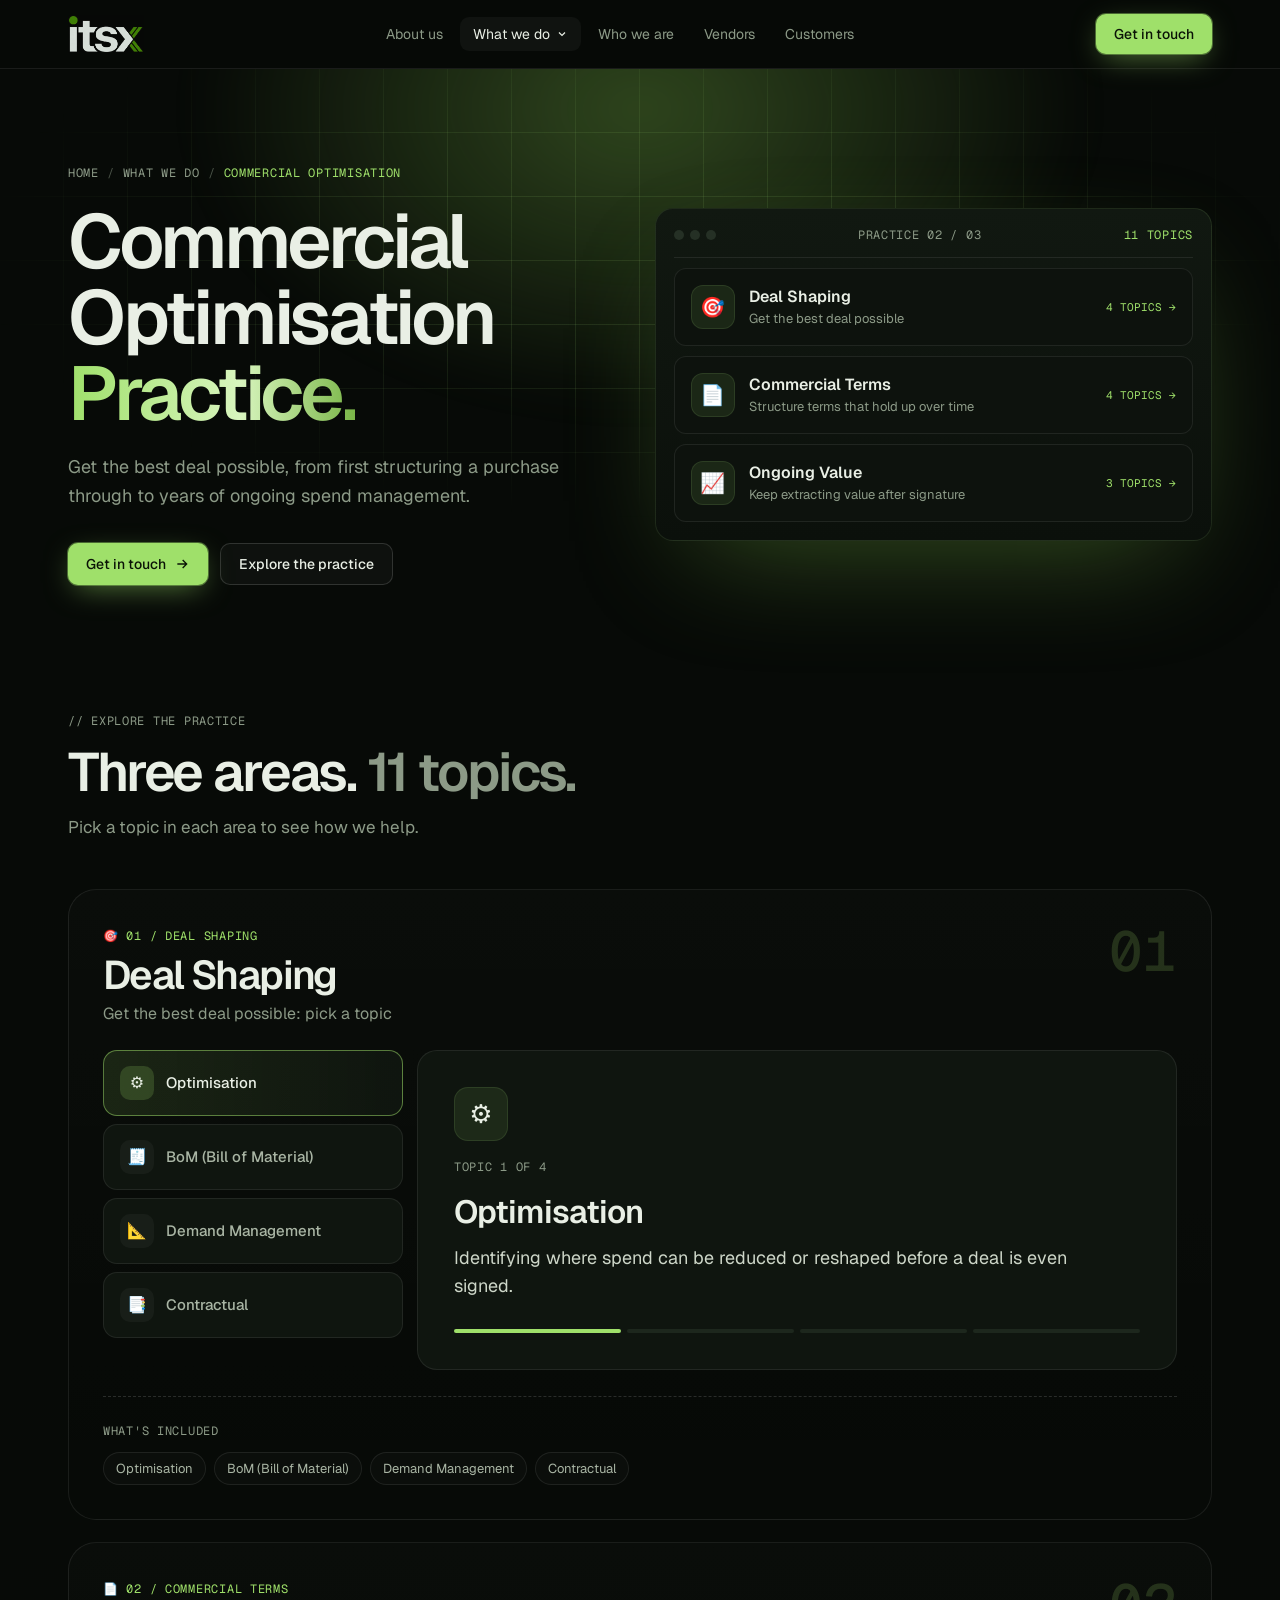
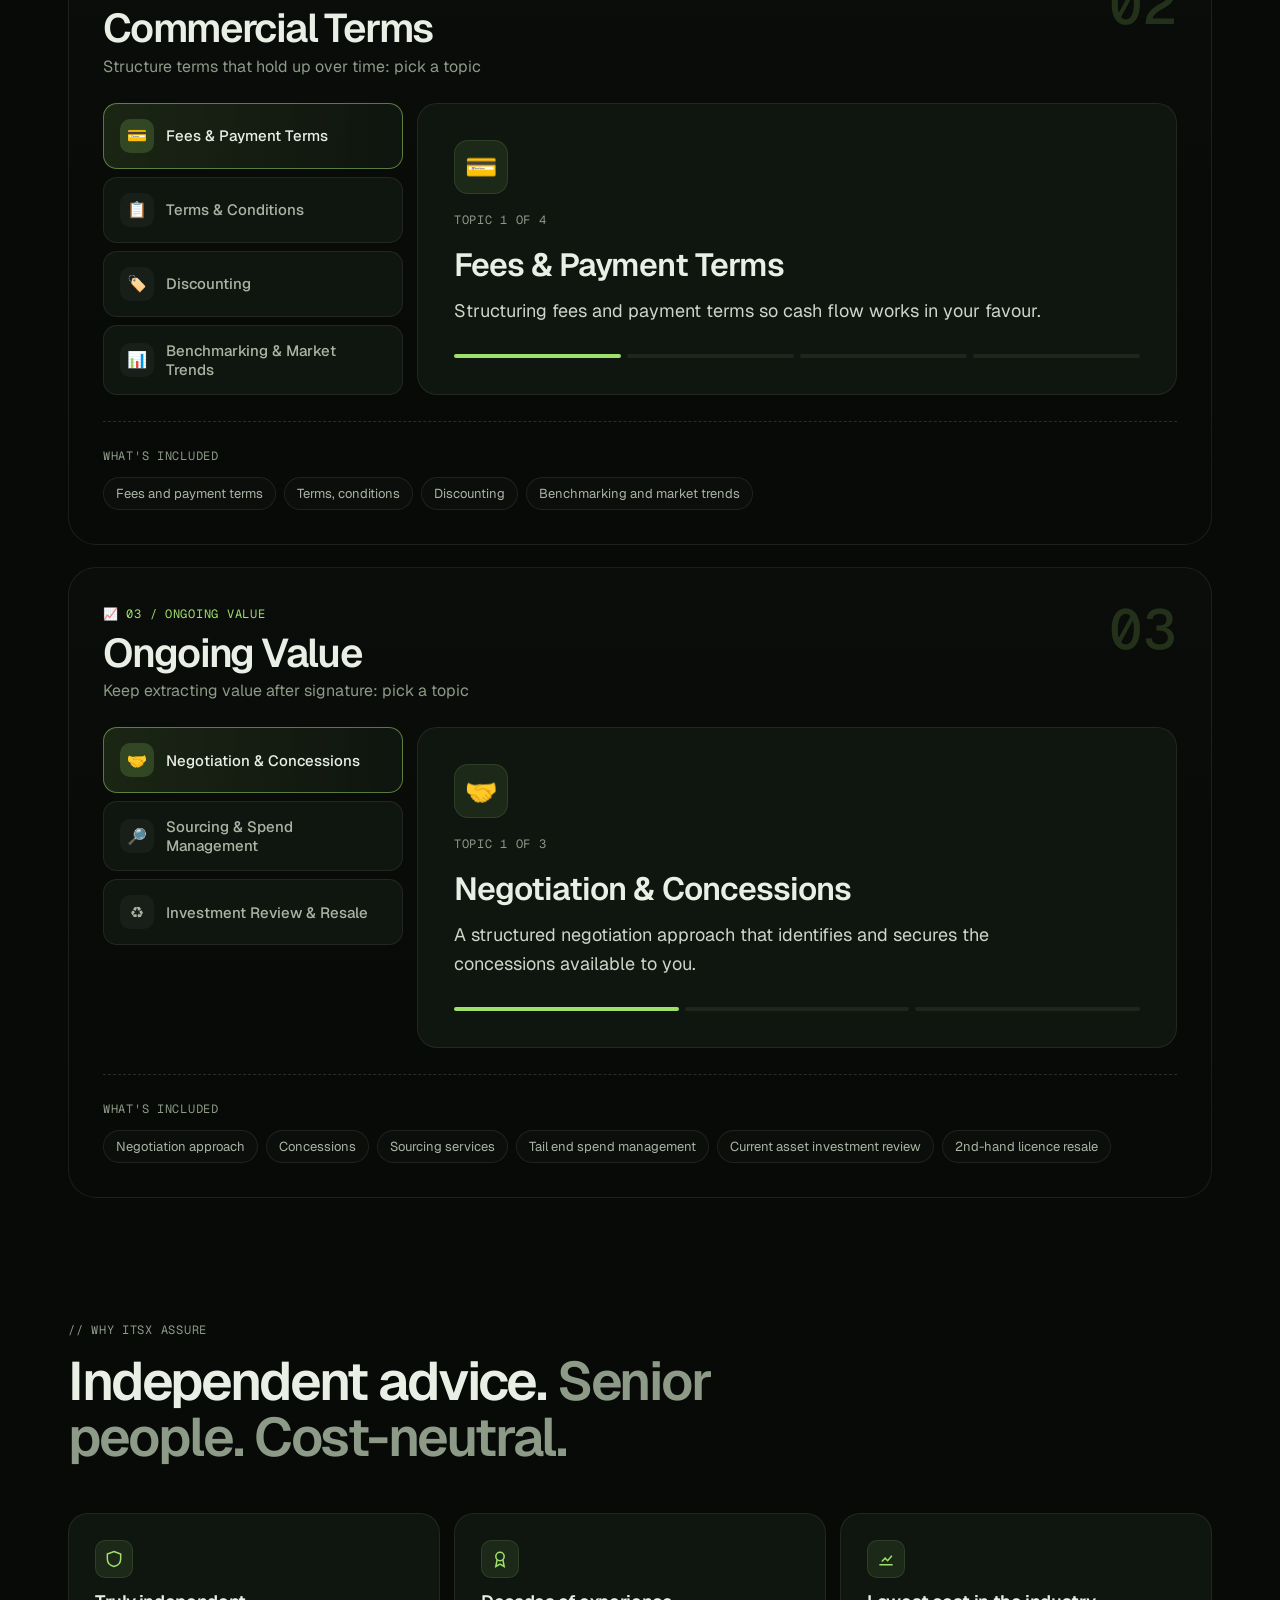
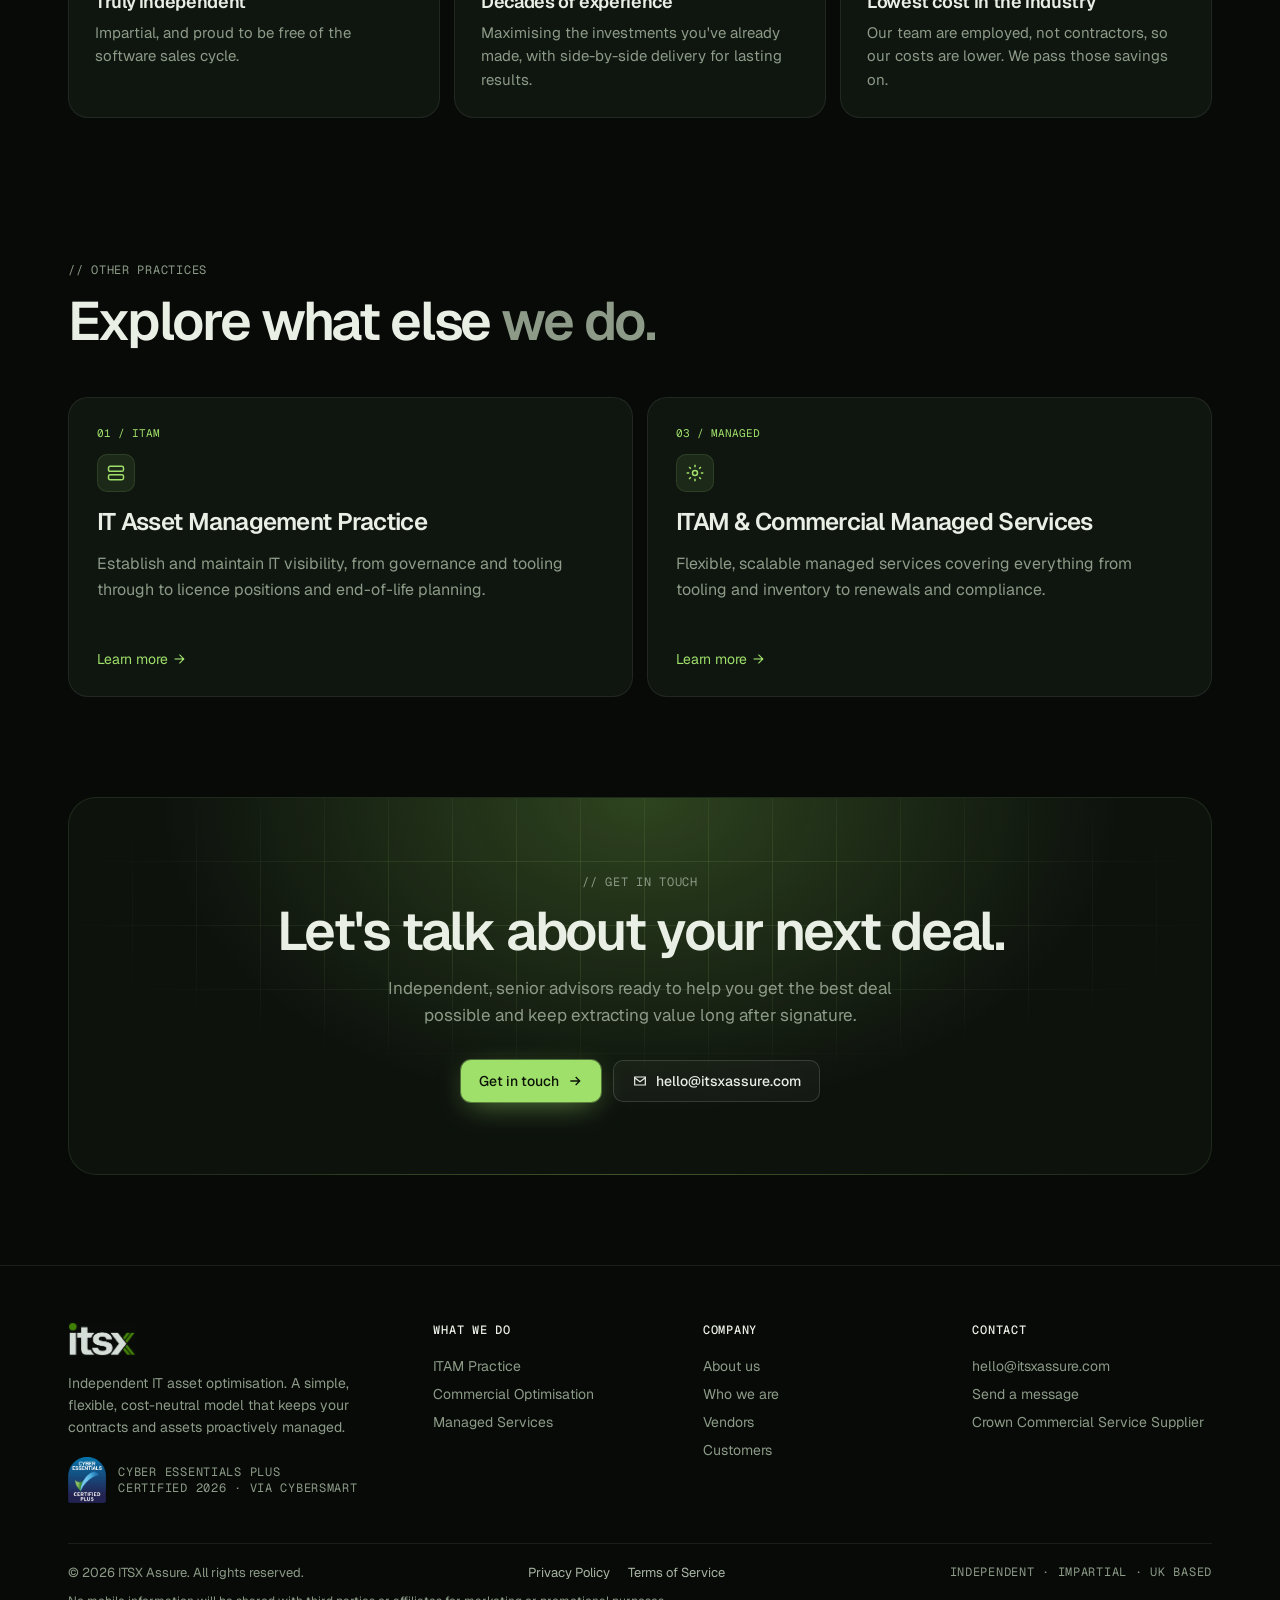
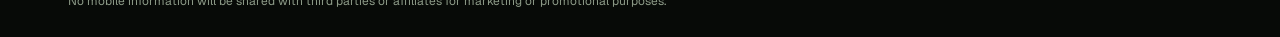
==== commit 478cfee8: "Add Privacy Policy and Terms of Service pages New privacy.html (UK GDPR / DPA 2018) and terms.html (" ====
--- a/commercial-optimisation.html
+++ b/commercial-optimisation.html
@@ -155,7 +155,7 @@
     <div><h4>Company</h4><a href="index.html#about">About us</a><a href="index.html#who">Who we are</a><a href="index.html#vendors">Vendors</a><a href="index.html#customers">Customers</a></div>
     <div><h4>Contact</h4><a href="mailto:hello@itsxassure.com">hello@itsxassure.com</a><a href="#contact" data-contact>Send a message</a><span style="display:block;padding:5px 0">Crown Commercial Service Supplier</span></div>
   </div>
-  <div class="foot-bottom"><span>© 2026 ITSX Assure. All rights reserved.</span><span class="mono">Independent · Impartial · UK based</span></div>
+  <div class="foot-bottom"><span>© 2026 ITSX Assure. All rights reserved.</span><span class="legal-links"><a href="privacy.html">Privacy Policy</a><a href="terms.html">Terms of Service</a></span><span class="mono">Independent · Impartial · UK based</span></div>
   <p class="foot-note">No mobile information will be shared with third parties or affiliates for marketing or promotional purposes.</p>
 </div></footer>
 
@@ -170,6 +170,7 @@
       <label class="field"><span>Email</span><input name="email" type="email" autocomplete="email" required></label>
       <label class="field"><span>Message</span><textarea name="message" required></textarea></label>
       <p class="form-error">Something went wrong sending your message. Please try again, or email us directly at <a href="mailto:hello@itsxassure.com">hello@itsxassure.com</a>.</p>
+      <p class="form-note">We will use your details only to respond to your enquiry. See our <a href="privacy.html">Privacy Policy</a>.</p>
       <button class="btn btn-primary" type="submit" style="width:100%;justify-content:center;padding:14px">Send message</button>
     </form>
     <div class="sent"><div class="tick">✓</div><h3>Message sent</h3><p>Thanks, we've received your message and will reply from hello@itsxassure.com shortly.</p><button class="btn btn-ghost" data-close>Close</button></div>
--- a/styles.css
+++ b/styles.css
@@ -279,3 +279,51 @@
   .kpis{grid-template-columns:1fr 1fr}
   .kpis .kpi:last-child{grid-column:span 2}
 }
+
+/* ---------- legal pages (privacy.html, terms.html) ---------- */
+.legal-links{display:flex;gap:18px;flex-wrap:wrap}
+.legal-links a{color:var(--muted-2);transition:color .2s}
+.legal-links a:hover{color:var(--lime)}
+.form-note{color:var(--muted);font-size:13px;line-height:1.5;margin:0 0 14px}
+.form-note a{color:var(--muted-2);text-decoration:underline}
+.form-note a:hover{color:var(--lime)}
+.legal-hero{position:relative;padding:84px 0 40px}
+.legal-hero .wrap{position:relative;z-index:1}
+.legal-hero h1{font-size:clamp(38px,5.4vw,66px);letter-spacing:-.045em;line-height:1.02;font-weight:600;margin:18px 0 18px}
+.legal-hero .lede{max-width:680px}
+.legal-meta{display:flex;flex-wrap:wrap;gap:10px 22px;font-family:var(--mono);font-size:12px;letter-spacing:.06em;text-transform:uppercase;color:var(--muted)}
+.legal-meta b{color:var(--text);font-weight:500}
+.legal{display:grid;grid-template-columns:250px minmax(0,1fr);gap:56px;align-items:start;padding-bottom:20px}
+.legal-toc{position:sticky;top:96px;display:flex;flex-direction:column;gap:2px;border-left:1px solid var(--line-2);padding-left:14px}
+.legal-toc a{display:flex;gap:10px;padding:6px 0;color:var(--muted);font-size:14px;line-height:1.35;transition:color .2s}
+.legal-toc a span{font-family:var(--mono);font-size:11px;color:var(--green);padding-top:2px}
+.legal-toc a:hover{color:var(--text)}
+.legal-body{max-width:780px;min-width:0}
+.legal-sec{padding:0 0 40px;margin:0 0 40px;border-bottom:1px solid var(--line-2);scroll-margin-top:96px}
+.legal-sec:last-child{border-bottom:0}
+.legal-sec h2{font-size:clamp(24px,2.6vw,30px);letter-spacing:-.03em;line-height:1.15;margin:0 0 18px;display:flex;gap:14px;align-items:baseline}
+.legal-sec h2 .num{font-family:var(--mono);font-size:13px;color:var(--lime);letter-spacing:.04em;font-weight:400}
+.legal-sec p,.legal-sec li,.legal-sec td,.legal-sec dd{color:var(--muted-2);font-size:16px;line-height:1.7}
+.legal-sec p{margin:0 0 14px}
+.legal-sec b{color:var(--text);font-weight:600}
+.legal-sec a{color:var(--lime);text-decoration:underline;text-underline-offset:3px}
+.legal-sec ul{margin:0 0 16px;padding-left:20px}
+.legal-sec li{margin:0 0 6px}
+.legal-sec li::marker{color:var(--green)}
+.legal-sec .facts{display:grid;grid-template-columns:170px minmax(0,1fr);gap:10px 20px;margin:4px 0 18px;padding:18px 20px;background:var(--card);border:1px solid var(--line);border-radius:14px}
+.legal-sec .facts dt{font-family:var(--mono);font-size:11.5px;letter-spacing:.06em;text-transform:uppercase;color:var(--muted);padding-top:4px}
+.legal-sec .facts dd{margin:0;color:var(--text)}
+.legal-sec .table-wrap{overflow-x:auto;margin:4px 0 16px;border:1px solid var(--line);border-radius:14px}
+.legal-sec table{width:100%;border-collapse:collapse;min-width:520px}
+.legal-sec th{text-align:left;font-family:var(--mono);font-size:11.5px;font-weight:500;letter-spacing:.06em;text-transform:uppercase;color:var(--muted);background:var(--card);padding:12px 16px;border-bottom:1px solid var(--line)}
+.legal-sec td{padding:12px 16px;border-bottom:1px solid var(--line-2);vertical-align:top;font-size:15px}
+.legal-sec tr:last-child td{border-bottom:0}
+@media (max-width:960px){
+  .legal{grid-template-columns:1fr;gap:28px}
+  .legal-toc{position:static;border-left:0;padding:16px 18px;background:var(--card);border:1px solid var(--line);border-radius:14px}
+  .legal-hero{padding:56px 0 28px}
+}
+@media (max-width:560px){
+  .legal-sec .facts{grid-template-columns:1fr;gap:2px}
+  .legal-sec .facts dd{margin-bottom:10px}
+}
